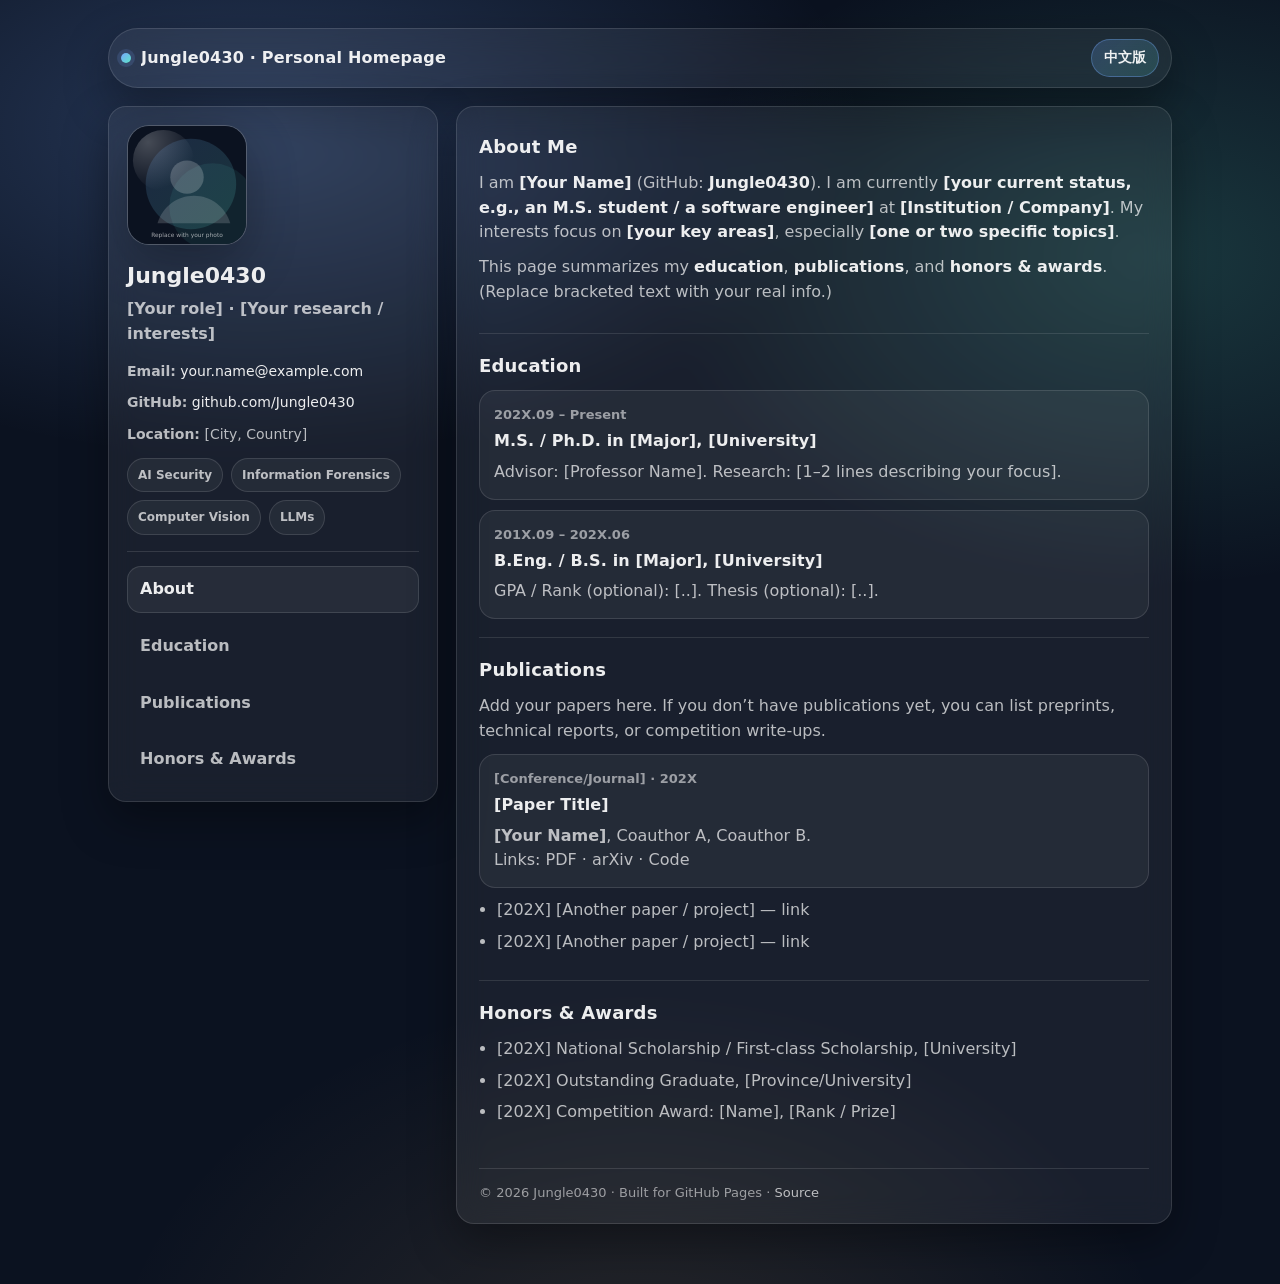
==== index.html @ 111d4fd7 "Add personal homepage" ====
<!doctype html>
<html lang="en" data-redirect-when-preferred="zh.html">
  <head>
    <meta charset="utf-8" />
    <meta name="viewport" content="width=device-width, initial-scale=1" />
    <title>Jungle0430 · Homepage</title>
    <meta name="description" content="Personal homepage of Jungle0430 — bio, education, publications, honors & awards." />

    <link rel="icon" href="assets/favicon.svg" type="image/svg+xml" />
    <link rel="stylesheet" href="assets/styles.css" />
    <script defer src="assets/site.js"></script>
  </head>
  <body>
    <a class="skip-link" href="#main">Skip to content</a>

    <div class="page">
      <header class="topbar" role="banner">
        <div class="brand">
          <span class="dot" aria-hidden="true"></span>
          <span class="title">Jungle0430 · Personal Homepage</span>
        </div>
        <div class="topbar-actions">
          <button
            class="btn primary"
            type="button"
            data-lang-switch
            data-target-href="zh.html"
            data-preferred-lang="zh-CN"
            aria-label="Switch language to Chinese"
          >
            中文版
          </button>
        </div>
      </header>

      <div class="layout">
        <aside class="card sidebar" aria-label="Profile sidebar">
          <div class="avatar" aria-hidden="false">
            <img src="assets/profile.svg" alt="Profile photo of Jungle0430" />
          </div>

          <h1 class="name">Jungle0430</h1>
          <p class="tagline">[Your role] · [Your research / interests]</p>

          <div class="meta" aria-label="Contact">
            <div>
              <strong>Email:</strong>
              <a href="mailto:your.name@example.com">your.name@example.com</a>
            </div>
            <div>
              <strong>GitHub:</strong>
              <a href="https://github.com/Jungle0430" target="_blank" rel="noreferrer">github.com/Jungle0430</a>
            </div>
            <div>
              <strong>Location:</strong> [City, Country]
            </div>
          </div>

          <div class="chips" aria-label="Keywords">
            <span class="chip">AI Security</span>
            <span class="chip">Information Forensics</span>
            <span class="chip">Computer Vision</span>
            <span class="chip">LLMs</span>
          </div>

          <nav class="nav" data-nav aria-label="On-page navigation">
            <a href="#about" aria-current="true">About</a>
            <a href="#education">Education</a>
            <a href="#publications">Publications</a>
            <a href="#honors">Honors &amp; Awards</a>
          </nav>
        </aside>

        <main id="main" class="card content" role="main">
          <section id="about" class="section" aria-label="About me">
            <h2>About Me</h2>
            <p>
              I am <strong>[Your Name]</strong> (GitHub: <strong>Jungle0430</strong>). I am currently
              <strong>[your current status, e.g., an M.S. student / a software engineer]</strong> at
              <strong>[Institution / Company]</strong>. My interests focus on <strong>[your key areas]</strong>,
              especially <strong>[one or two specific topics]</strong>.
            </p>
            <p>
              This page summarizes my <strong>education</strong>, <strong>publications</strong>, and
              <strong>honors &amp; awards</strong>. (Replace bracketed text with your real info.)
            </p>
          </section>

          <section id="education" class="section" aria-label="Education">
            <h2>Education</h2>

            <div class="item">
              <div class="kicker">202X.09 – Present</div>
              <div class="headline">M.S. / Ph.D. in [Major], [University]</div>
              <div class="detail">
                Advisor: [Professor Name]. Research: [1–2 lines describing your focus].
              </div>
            </div>

            <div class="item">
              <div class="kicker">201X.09 – 202X.06</div>
              <div class="headline">B.Eng. / B.S. in [Major], [University]</div>
              <div class="detail">
                GPA / Rank (optional): [..]. Thesis (optional): [..].
              </div>
            </div>
          </section>

          <section id="publications" class="section" aria-label="Publications">
            <h2>Publications</h2>
            <p>
              Add your papers here. If you don’t have publications yet, you can list preprints, technical
              reports, or competition write-ups.
            </p>

            <div class="item">
              <div class="kicker">[Conference/Journal] · 202X</div>
              <div class="headline">[Paper Title]</div>
              <div class="detail">
                <strong>[Your Name]</strong>, Coauthor A, Coauthor B.<br />
                Links:
                <a href="#" target="_blank" rel="noreferrer">PDF</a>
                ·
                <a href="#" target="_blank" rel="noreferrer">arXiv</a>
                ·
                <a href="#" target="_blank" rel="noreferrer">Code</a>
              </div>
            </div>

            <ul class="list" aria-label="More publications">
              <li>[202X] [Another paper / project] — <a href="#" target="_blank" rel="noreferrer">link</a></li>
              <li>[202X] [Another paper / project] — <a href="#" target="_blank" rel="noreferrer">link</a></li>
            </ul>
          </section>

          <section id="honors" class="section" aria-label="Honors and awards">
            <h2>Honors &amp; Awards</h2>
            <ul class="list">
              <li>[202X] National Scholarship / First-class Scholarship, [University]</li>
              <li>[202X] Outstanding Graduate, [Province/University]</li>
              <li>[202X] Competition Award: [Name], [Rank / Prize]</li>
            </ul>
          </section>

          <div class="footer" role="contentinfo">
            <div>
              © <span id="year"></span> Jungle0430 · Built for GitHub Pages ·
              <a href="https://github.com/Jungle0430/Jungle0430.github.io" target="_blank" rel="noreferrer">
                Source
              </a>
            </div>
          </div>
        </main>
      </div>
    </div>

    <script>
      document.getElementById("year").textContent = new Date().getFullYear();
    </script>
  </body>
</html>
---- assets/styles.css ----
:root {
  --bg: #0b1220;
  --surface: rgba(255, 255, 255, 0.06);
  --surface-2: rgba(255, 255, 255, 0.09);
  --border: rgba(255, 255, 255, 0.12);
  --text: rgba(255, 255, 255, 0.92);
  --muted: rgba(255, 255, 255, 0.7);
  --muted-2: rgba(255, 255, 255, 0.55);
  --brand: #77a8ff;
  --brand-2: #5de4c7;
  --shadow: 0 18px 45px rgba(0, 0, 0, 0.35);
  --radius: 18px;
  --max: 1100px;
}

*,
*::before,
*::after {
  box-sizing: border-box;
}

html {
  scroll-behavior: smooth;
}

body {
  margin: 0;
  font-family: ui-sans-serif, system-ui, -apple-system, Segoe UI, Roboto, Helvetica,
    Arial, "Apple Color Emoji", "Segoe UI Emoji";
  color: var(--text);
  background: radial-gradient(1100px 600px at 20% 10%, rgba(119, 168, 255, 0.25), transparent 55%),
    radial-gradient(900px 600px at 90% 20%, rgba(93, 228, 199, 0.18), transparent 55%),
    radial-gradient(900px 700px at 50% 110%, rgba(255, 200, 119, 0.12), transparent 60%),
    var(--bg);
  line-height: 1.55;
}

a {
  color: inherit;
  text-decoration: none;
}

a:hover {
  text-decoration: underline;
  text-underline-offset: 4px;
}

.skip-link {
  position: absolute;
  left: 12px;
  top: 12px;
  padding: 10px 12px;
  border-radius: 999px;
  background: rgba(255, 255, 255, 0.12);
  border: 1px solid var(--border);
  transform: translateY(-200%);
  transition: transform 160ms ease;
  z-index: 50;
}

.skip-link:focus {
  transform: translateY(0);
}

.page {
  max-width: var(--max);
  margin: 0 auto;
  padding: 28px 18px 60px;
}

.topbar {
  display: flex;
  align-items: center;
  justify-content: space-between;
  gap: 14px;
  padding: 10px 12px;
  border: 1px solid var(--border);
  border-radius: 999px;
  background: rgba(255, 255, 255, 0.06);
  backdrop-filter: blur(14px);
  box-shadow: var(--shadow);
}

.brand {
  display: flex;
  align-items: center;
  gap: 10px;
  min-width: 0;
}

.brand .dot {
  width: 10px;
  height: 10px;
  border-radius: 999px;
  background: linear-gradient(135deg, var(--brand), var(--brand-2));
  box-shadow: 0 0 0 4px rgba(119, 168, 255, 0.15);
}

.brand .title {
  font-weight: 700;
  letter-spacing: 0.2px;
  white-space: nowrap;
  overflow: hidden;
  text-overflow: ellipsis;
}

.topbar-actions {
  display: flex;
  align-items: center;
  gap: 10px;
  flex-wrap: wrap;
  justify-content: flex-end;
}

.btn {
  display: inline-flex;
  align-items: center;
  gap: 8px;
  padding: 9px 12px;
  border-radius: 999px;
  border: 1px solid var(--border);
  background: rgba(255, 255, 255, 0.06);
  color: var(--text);
  cursor: pointer;
  font-weight: 600;
  font-size: 14px;
  letter-spacing: 0.1px;
  transition: transform 140ms ease, background 140ms ease, border-color 140ms ease;
}

.btn:hover {
  background: rgba(255, 255, 255, 0.1);
  border-color: rgba(255, 255, 255, 0.2);
  transform: translateY(-1px);
  text-decoration: none;
}

.btn:active {
  transform: translateY(0);
}

.btn.primary {
  background: linear-gradient(135deg, rgba(119, 168, 255, 0.22), rgba(93, 228, 199, 0.16));
  border-color: rgba(119, 168, 255, 0.35);
}

.layout {
  display: grid;
  grid-template-columns: 330px 1fr;
  gap: 18px;
  margin-top: 18px;
}

.card {
  border: 1px solid var(--border);
  border-radius: var(--radius);
  background: rgba(255, 255, 255, 0.06);
  backdrop-filter: blur(14px);
  box-shadow: var(--shadow);
}

.sidebar {
  position: sticky;
  top: 18px;
  align-self: start;
  padding: 18px;
}

.avatar {
  width: 120px;
  height: 120px;
  border-radius: 22px;
  overflow: hidden;
  border: 1px solid rgba(255, 255, 255, 0.22);
  box-shadow: 0 18px 50px rgba(0, 0, 0, 0.3);
  background: rgba(0, 0, 0, 0.2);
}

.avatar img {
  width: 100%;
  height: 100%;
  object-fit: cover;
  display: block;
}

.name {
  margin: 14px 0 4px;
  font-size: 22px;
  font-weight: 800;
}

.tagline {
  margin: 0 0 10px;
  color: var(--muted);
  font-weight: 600;
}

.meta {
  display: grid;
  gap: 10px;
  margin-top: 14px;
  color: var(--muted);
  font-size: 14px;
}

.meta a {
  color: var(--text);
}

.chips {
  display: flex;
  flex-wrap: wrap;
  gap: 8px;
  margin-top: 12px;
}

.chip {
  display: inline-flex;
  align-items: center;
  padding: 7px 10px;
  border-radius: 999px;
  border: 1px solid var(--border);
  background: rgba(255, 255, 255, 0.05);
  color: var(--muted);
  font-weight: 650;
  font-size: 12px;
}

.nav {
  margin-top: 16px;
  padding-top: 14px;
  border-top: 1px solid rgba(255, 255, 255, 0.12);
  display: grid;
  gap: 10px;
}

.nav a {
  display: block;
  padding: 10px 12px;
  border-radius: 14px;
  border: 1px solid transparent;
  background: transparent;
  font-weight: 700;
  color: var(--muted);
}

.nav a:hover,
.nav a[aria-current="true"] {
  text-decoration: none;
  color: var(--text);
  background: rgba(255, 255, 255, 0.06);
  border-color: rgba(255, 255, 255, 0.12);
}

.content {
  padding: 20px 22px;
}

.section {
  padding: 18px 0;
  border-top: 1px solid rgba(255, 255, 255, 0.11);
}

.section:first-child {
  border-top: none;
  padding-top: 6px;
}

.section h2 {
  margin: 0 0 10px;
  font-size: 18px;
  letter-spacing: 0.2px;
}

.section p {
  margin: 0 0 10px;
  color: var(--muted);
}

.section p strong {
  color: var(--text);
}

.list {
  margin: 10px 0 0;
  padding-left: 18px;
  color: var(--muted);
}

.list li {
  margin: 7px 0;
}

.item {
  border: 1px solid rgba(255, 255, 255, 0.12);
  border-radius: 16px;
  padding: 14px 14px;
  background: rgba(255, 255, 255, 0.05);
  margin-top: 10px;
}

.item .kicker {
  color: var(--muted-2);
  font-weight: 700;
  font-size: 13px;
}

.item .headline {
  margin: 4px 0 0;
  font-weight: 800;
  letter-spacing: 0.15px;
}

.item .detail {
  margin: 6px 0 0;
  color: var(--muted);
}

.footer {
  margin-top: 18px;
  padding-top: 14px;
  border-top: 1px solid rgba(255, 255, 255, 0.12);
  color: var(--muted-2);
  font-size: 13px;
}

.footer a {
  color: var(--muted);
}

@media (max-width: 900px) {
  .layout {
    grid-template-columns: 1fr;
  }

  .sidebar {
    position: relative;
    top: auto;
  }
}

@media (prefers-reduced-motion: reduce) {
  html {
    scroll-behavior: auto;
  }
  .btn {
    transition: none;
  }
}
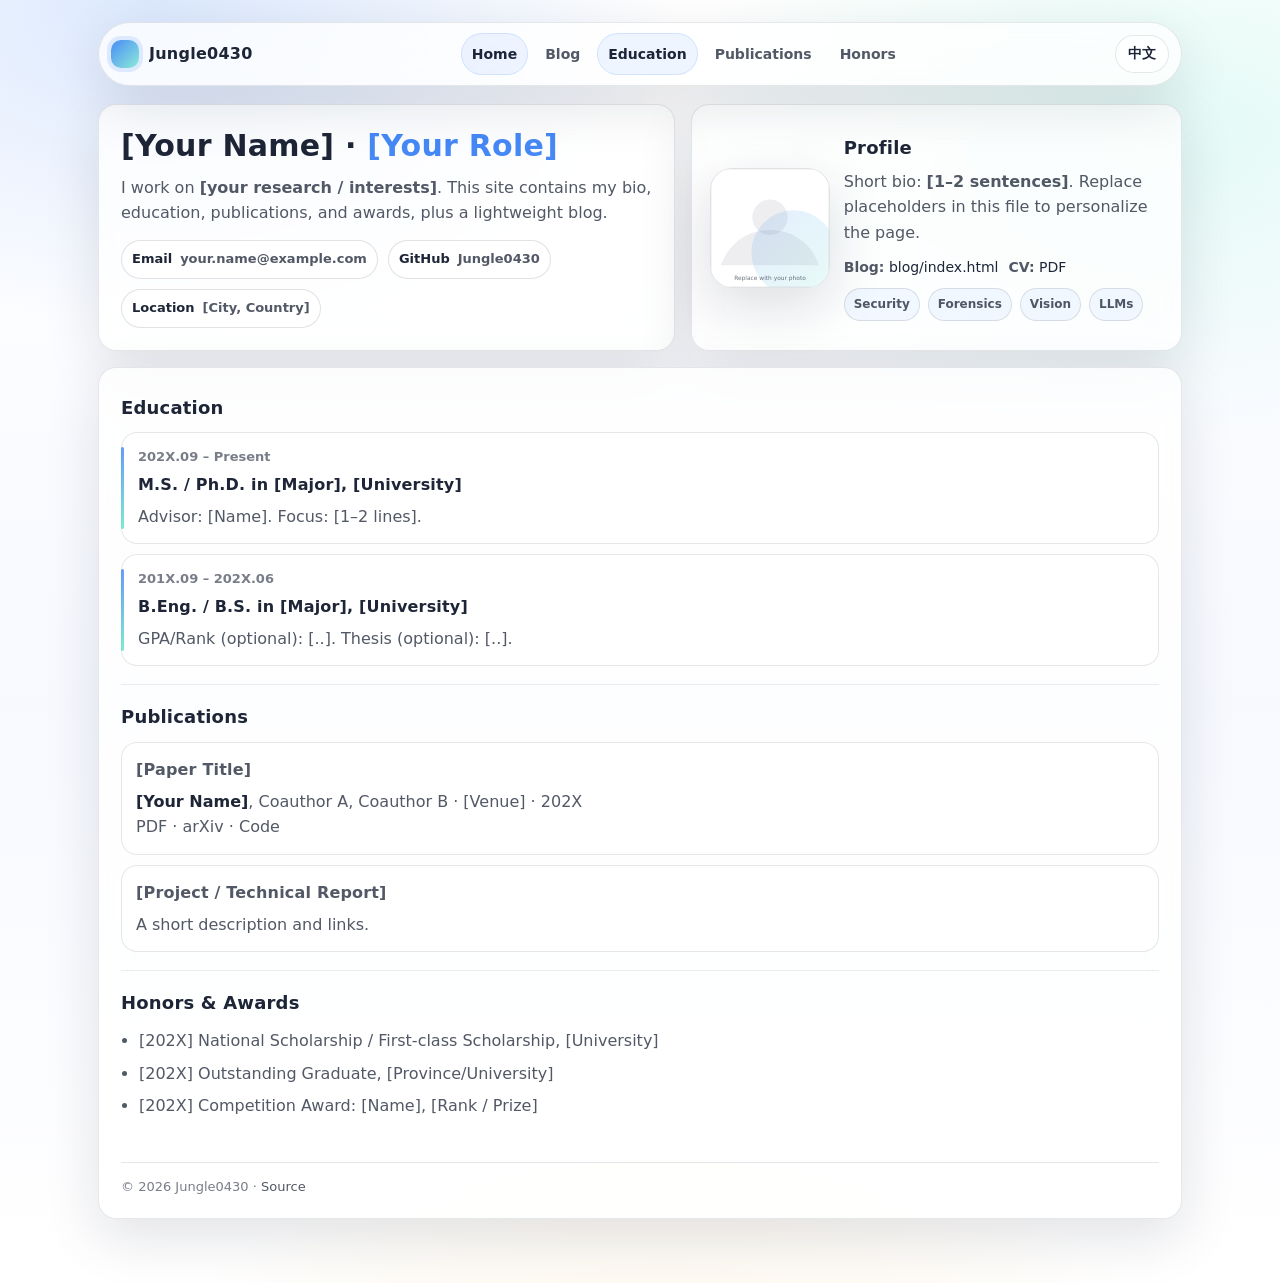
==== commit a96af43c: "Update personal homepage" ====
--- a/index.html
+++ b/index.html
@@ -6,156 +6,140 @@
     <title>Jungle0430 · Homepage</title>
     <meta name="description" content="Personal homepage of Jungle0430 — bio, education, publications, honors & awards." />
 
-    <link rel="icon" href="assets/favicon.svg" type="image/svg+xml" />
-    <link rel="stylesheet" href="assets/styles.css" />
-    <script defer src="assets/site.js"></script>
+    <link rel="icon" href="assets/img/favicon.svg" type="image/svg+xml" />
+    <link rel="stylesheet" href="assets/css/main.css" />
+    <script defer src="assets/js/main.js"></script>
   </head>
   <body>
     <a class="skip-link" href="#main">Skip to content</a>
 
-    <div class="page">
-      <header class="topbar" role="banner">
-        <div class="brand">
-          <span class="dot" aria-hidden="true"></span>
-          <span class="title">Jungle0430 · Personal Homepage</span>
-        </div>
-        <div class="topbar-actions">
-          <button
-            class="btn primary"
-            type="button"
-            data-lang-switch
-            data-target-href="zh.html"
-            data-preferred-lang="zh-CN"
-            aria-label="Switch language to Chinese"
-          >
-            中文版
-          </button>
+    <div class="wrap">
+      <header class="header" role="banner">
+        <div class="bar">
+          <div class="brand" aria-label="Site brand">
+            <span class="brand-mark" aria-hidden="true"></span>
+            <span class="brand-title">Jungle0430</span>
+          </div>
+
+          <nav class="nav" data-hash-nav aria-label="Primary navigation">
+            <a href="index.html" aria-current="page">Home</a>
+            <a href="blog/index.html">Blog</a>
+            <a href="#education" data-hash-link>Education</a>
+            <a href="#publications" data-hash-link>Publications</a>
+            <a href="#honors" data-hash-link>Honors</a>
+          </nav>
+
+          <div class="actions">
+            <button
+              class="btn"
+              type="button"
+              data-lang-switch
+              data-target-href="zh.html"
+              data-preferred-lang="zh-CN"
+              aria-label="Switch language to Chinese"
+            >
+              中文
+            </button>
+          </div>
         </div>
       </header>
 
-      <div class="layout">
-        <aside class="card sidebar" aria-label="Profile sidebar">
-          <div class="avatar" aria-hidden="false">
-            <img src="assets/profile.svg" alt="Profile photo of Jungle0430" />
+      <div class="grid" role="presentation">
+        <section class="panel hero" aria-label="Hero">
+          <h1>
+            [Your Name] · <span style="color: rgba(59,130,246,0.95)">[Your Role]</span>
+          </h1>
+          <p>
+            I work on <strong>[your research / interests]</strong>. This site contains my bio, education,
+            publications, and awards, plus a lightweight blog.
+          </p>
+
+          <div class="meta-row" aria-label="Quick facts">
+            <span class="pill"><strong>Email</strong> <a href="mailto:your.name@example.com">your.name@example.com</a></span>
+            <span class="pill"
+              ><strong>GitHub</strong>
+              <a href="https://github.com/Jungle0430" target="_blank" rel="noreferrer">Jungle0430</a></span
+            >
+            <span class="pill"><strong>Location</strong> [City, Country]</span>
           </div>
+        </section>
 
-          <h1 class="name">Jungle0430</h1>
-          <p class="tagline">[Your role] · [Your research / interests]</p>
-
-          <div class="meta" aria-label="Contact">
-            <div>
-              <strong>Email:</strong>
-              <a href="mailto:your.name@example.com">your.name@example.com</a>
+        <aside class="panel profile" aria-label="Profile card">
+          <div class="avatar">
+            <img src="assets/img/profile.svg" alt="Profile photo of Jungle0430" />
+          </div>
+          <div>
+            <h2>Profile</h2>
+            <p>
+              Short bio: <strong>[1–2 sentences]</strong>. Replace placeholders in this file to personalize
+              the page.
+            </p>
+            <div class="links" aria-label="Links">
+              <span><strong>Blog:</strong> <a href="blog/index.html">blog/index.html</a></span>
+              <span><strong>CV:</strong> <a href="#" target="_blank" rel="noreferrer">PDF</a></span>
             </div>
-            <div>
-              <strong>GitHub:</strong>
-              <a href="https://github.com/Jungle0430" target="_blank" rel="noreferrer">github.com/Jungle0430</a>
-            </div>
-            <div>
-              <strong>Location:</strong> [City, Country]
+            <div class="tags" aria-label="Keywords">
+              <span class="tag">Security</span>
+              <span class="tag">Forensics</span>
+              <span class="tag">Vision</span>
+              <span class="tag">LLMs</span>
             </div>
           </div>
+        </aside>
+      </div>
 
-          <div class="chips" aria-label="Keywords">
-            <span class="chip">AI Security</span>
-            <span class="chip">Information Forensics</span>
-            <span class="chip">Computer Vision</span>
-            <span class="chip">LLMs</span>
-          </div>
-
-          <nav class="nav" data-nav aria-label="On-page navigation">
-            <a href="#about" aria-current="true">About</a>
-            <a href="#education">Education</a>
-            <a href="#publications">Publications</a>
-            <a href="#honors">Honors &amp; Awards</a>
-          </nav>
-        </aside>
-
-        <main id="main" class="card content" role="main">
-          <section id="about" class="section" aria-label="About me">
-            <h2>About Me</h2>
-            <p>
-              I am <strong>[Your Name]</strong> (GitHub: <strong>Jungle0430</strong>). I am currently
-              <strong>[your current status, e.g., an M.S. student / a software engineer]</strong> at
-              <strong>[Institution / Company]</strong>. My interests focus on <strong>[your key areas]</strong>,
-              especially <strong>[one or two specific topics]</strong>.
-            </p>
-            <p>
-              This page summarizes my <strong>education</strong>, <strong>publications</strong>, and
-              <strong>honors &amp; awards</strong>. (Replace bracketed text with your real info.)
-            </p>
-          </section>
-
-          <section id="education" class="section" aria-label="Education">
-            <h2>Education</h2>
-
-            <div class="item">
+      <main id="main" class="panel main" role="main">
+        <section id="education" class="section" aria-label="Education">
+          <h2>Education</h2>
+          <div class="timeline">
+            <div class="t-item">
               <div class="kicker">202X.09 – Present</div>
               <div class="headline">M.S. / Ph.D. in [Major], [University]</div>
-              <div class="detail">
-                Advisor: [Professor Name]. Research: [1–2 lines describing your focus].
-              </div>
+              <div class="detail">Advisor: [Name]. Focus: [1–2 lines].</div>
             </div>
-
-            <div class="item">
+            <div class="t-item">
               <div class="kicker">201X.09 – 202X.06</div>
               <div class="headline">B.Eng. / B.S. in [Major], [University]</div>
-              <div class="detail">
-                GPA / Rank (optional): [..]. Thesis (optional): [..].
-              </div>
-            </div>
-          </section>
-
-          <section id="publications" class="section" aria-label="Publications">
-            <h2>Publications</h2>
-            <p>
-              Add your papers here. If you don’t have publications yet, you can list preprints, technical
-              reports, or competition write-ups.
-            </p>
-
-            <div class="item">
-              <div class="kicker">[Conference/Journal] · 202X</div>
-              <div class="headline">[Paper Title]</div>
-              <div class="detail">
-                <strong>[Your Name]</strong>, Coauthor A, Coauthor B.<br />
-                Links:
-                <a href="#" target="_blank" rel="noreferrer">PDF</a>
-                ·
-                <a href="#" target="_blank" rel="noreferrer">arXiv</a>
-                ·
-                <a href="#" target="_blank" rel="noreferrer">Code</a>
-              </div>
-            </div>
-
-            <ul class="list" aria-label="More publications">
-              <li>[202X] [Another paper / project] — <a href="#" target="_blank" rel="noreferrer">link</a></li>
-              <li>[202X] [Another paper / project] — <a href="#" target="_blank" rel="noreferrer">link</a></li>
-            </ul>
-          </section>
-
-          <section id="honors" class="section" aria-label="Honors and awards">
-            <h2>Honors &amp; Awards</h2>
-            <ul class="list">
-              <li>[202X] National Scholarship / First-class Scholarship, [University]</li>
-              <li>[202X] Outstanding Graduate, [Province/University]</li>
-              <li>[202X] Competition Award: [Name], [Rank / Prize]</li>
-            </ul>
-          </section>
-
-          <div class="footer" role="contentinfo">
-            <div>
-              © <span id="year"></span> Jungle0430 · Built for GitHub Pages ·
-              <a href="https://github.com/Jungle0430/Jungle0430.github.io" target="_blank" rel="noreferrer">
-                Source
-              </a>
+              <div class="detail">GPA/Rank (optional): [..]. Thesis (optional): [..].</div>
             </div>
           </div>
-        </main>
-      </div>
+        </section>
+
+        <section id="publications" class="section" aria-label="Publications">
+          <h2>Publications</h2>
+          <div class="cards">
+            <div class="card">
+              <p class="title">[Paper Title]</p>
+              <p class="sub">
+                <strong>[Your Name]</strong>, Coauthor A, Coauthor B · [Venue] · 202X<br />
+                <a href="#" target="_blank" rel="noreferrer">PDF</a> ·
+                <a href="#" target="_blank" rel="noreferrer">arXiv</a> ·
+                <a href="#" target="_blank" rel="noreferrer">Code</a>
+              </p>
+            </div>
+            <div class="card">
+              <p class="title">[Project / Technical Report]</p>
+              <p class="sub">A short description and links.</p>
+            </div>
+          </div>
+        </section>
+
+        <section id="honors" class="section" aria-label="Honors and awards">
+          <h2>Honors &amp; Awards</h2>
+          <ul class="list">
+            <li>[202X] National Scholarship / First-class Scholarship, [University]</li>
+            <li>[202X] Outstanding Graduate, [Province/University]</li>
+            <li>[202X] Competition Award: [Name], [Rank / Prize]</li>
+          </ul>
+        </section>
+
+        <div class="footer" role="contentinfo">
+          <div>
+            © <span data-year></span> Jungle0430 ·
+            <a href="https://github.com/Jungle0430/Jungle0430.github.io" target="_blank" rel="noreferrer">Source</a>
+          </div>
+        </div>
+      </main>
     </div>
-
-    <script>
-      document.getElementById("year").textContent = new Date().getFullYear();
-    </script>
   </body>
 </html>
--- a/assets/css/main.css
+++ b/assets/css/main.css
@@ -0,0 +1,440 @@
+:root {
+  --bg: #f7f9ff;
+  --panel: rgba(255, 255, 255, 0.78);
+  --panel-2: rgba(255, 255, 255, 0.92);
+  --stroke: rgba(15, 23, 42, 0.10);
+  --text: rgba(15, 23, 42, 0.94);
+  --muted: rgba(15, 23, 42, 0.72);
+  --muted-2: rgba(15, 23, 42, 0.56);
+  --accent: #3b82f6;
+  --accent-2: #5de4c7;
+  --warm: #f59e0b;
+  --shadow: 0 18px 55px rgba(15, 23, 42, 0.12);
+  --radius: 18px;
+  --max: 1120px;
+}
+
+*,
+*::before,
+*::after {
+  box-sizing: border-box;
+}
+
+html {
+  scroll-behavior: smooth;
+}
+
+body {
+  margin: 0;
+  color: var(--text);
+  background:
+    radial-gradient(900px 560px at 12% 0%, rgba(59, 130, 246, 0.18), transparent 58%),
+    radial-gradient(900px 560px at 92% 10%, rgba(93, 228, 199, 0.16), transparent 56%),
+    radial-gradient(980px 720px at 52% 120%, rgba(245, 158, 11, 0.12), transparent 60%),
+    linear-gradient(180deg, #ffffff 0%, var(--bg) 55%, #ffffff 100%);
+  font-family: ui-sans-serif, system-ui, -apple-system, Segoe UI, Roboto, Helvetica, Arial,
+    "Apple Color Emoji", "Segoe UI Emoji";
+  line-height: 1.6;
+}
+
+a {
+  color: inherit;
+  text-decoration: none;
+}
+
+a:hover {
+  text-decoration: underline;
+  text-underline-offset: 4px;
+}
+
+.skip-link {
+  position: absolute;
+  left: 12px;
+  top: 12px;
+  padding: 10px 12px;
+  border-radius: 999px;
+  background: rgba(255, 255, 255, 0.9);
+  border: 1px solid var(--stroke);
+  transform: translateY(-220%);
+  transition: transform 160ms ease;
+  z-index: 50;
+}
+
+.skip-link:focus {
+  transform: translateY(0);
+}
+
+.wrap {
+  max-width: var(--max);
+  margin: 0 auto;
+  padding: 22px 18px 64px;
+}
+
+.header {
+  position: sticky;
+  top: 14px;
+  z-index: 20;
+}
+
+.bar {
+  display: flex;
+  align-items: center;
+  justify-content: space-between;
+  gap: 12px;
+  padding: 10px 12px;
+  border-radius: 999px;
+  border: 1px solid var(--stroke);
+  background: rgba(255, 255, 255, 0.75);
+  backdrop-filter: blur(14px);
+  box-shadow: var(--shadow);
+}
+
+.brand {
+  display: flex;
+  align-items: center;
+  gap: 10px;
+  min-width: 0;
+}
+
+.brand-mark {
+  width: 28px;
+  height: 28px;
+  border-radius: 10px;
+  background: linear-gradient(135deg, rgba(59, 130, 246, 0.92), rgba(93, 228, 199, 0.7));
+  box-shadow: 0 0 0 4px rgba(59, 130, 246, 0.14);
+}
+
+.brand-title {
+  font-weight: 850;
+  letter-spacing: 0.25px;
+  white-space: nowrap;
+  overflow: hidden;
+  text-overflow: ellipsis;
+}
+
+.nav {
+  display: flex;
+  align-items: center;
+  gap: 6px;
+  flex-wrap: wrap;
+  justify-content: center;
+}
+
+.nav a {
+  padding: 9px 10px;
+  border-radius: 999px;
+  border: 1px solid transparent;
+  color: var(--muted);
+  font-weight: 750;
+  font-size: 14px;
+}
+
+.nav a:hover,
+.nav a[aria-current="page"],
+.nav a[aria-current="true"] {
+  text-decoration: none;
+  color: var(--text);
+  background: rgba(59, 130, 246, 0.08);
+  border-color: rgba(59, 130, 246, 0.16);
+}
+
+.actions {
+  display: flex;
+  align-items: center;
+  gap: 10px;
+  flex-wrap: wrap;
+  justify-content: flex-end;
+}
+
+.btn {
+  display: inline-flex;
+  align-items: center;
+  gap: 8px;
+  padding: 9px 12px;
+  border-radius: 999px;
+  border: 1px solid var(--stroke);
+  background: rgba(255, 255, 255, 0.8);
+  color: var(--text);
+  cursor: pointer;
+  font-weight: 750;
+  font-size: 14px;
+  transition: transform 140ms ease, background 140ms ease, border-color 140ms ease;
+}
+
+.btn:hover {
+  background: rgba(255, 255, 255, 0.95);
+  border-color: rgba(15, 23, 42, 0.18);
+  transform: translateY(-1px);
+  text-decoration: none;
+}
+
+.btn.primary {
+  background: linear-gradient(135deg, rgba(59, 130, 246, 0.18), rgba(93, 228, 199, 0.18));
+  border-color: rgba(59, 130, 246, 0.28);
+}
+
+.grid {
+  display: grid;
+  grid-template-columns: 1.08fr 0.92fr;
+  gap: 16px;
+  margin-top: 18px;
+}
+
+.panel {
+  border: 1px solid var(--stroke);
+  border-radius: var(--radius);
+  background: var(--panel);
+  backdrop-filter: blur(14px);
+  box-shadow: var(--shadow);
+}
+
+.hero {
+  padding: 22px 22px;
+}
+
+.hero h1 {
+  margin: 0;
+  font-size: 30px;
+  letter-spacing: 0.25px;
+  line-height: 1.25;
+}
+
+.hero p {
+  margin: 10px 0 0;
+  color: var(--muted);
+}
+
+.hero .meta-row {
+  display: flex;
+  flex-wrap: wrap;
+  gap: 10px;
+  margin-top: 14px;
+}
+
+.pill {
+  display: inline-flex;
+  align-items: center;
+  gap: 8px;
+  padding: 8px 10px;
+  border-radius: 999px;
+  border: 1px solid rgba(15, 23, 42, 0.12);
+  background: rgba(255, 255, 255, 0.85);
+  color: var(--muted);
+  font-weight: 700;
+  font-size: 13px;
+}
+
+.pill strong {
+  color: var(--text);
+}
+
+.profile {
+  padding: 18px;
+  display: grid;
+  grid-template-columns: 120px 1fr;
+  gap: 14px;
+  align-items: center;
+}
+
+.avatar {
+  width: 120px;
+  height: 120px;
+  border-radius: 22px;
+  overflow: hidden;
+  border: 1px solid rgba(15, 23, 42, 0.12);
+  box-shadow: 0 18px 55px rgba(15, 23, 42, 0.14);
+  background: rgba(255, 255, 255, 0.7);
+}
+
+.avatar img {
+  width: 100%;
+  height: 100%;
+  object-fit: cover;
+  display: block;
+}
+
+.profile h2 {
+  margin: 0;
+  font-size: 18px;
+  letter-spacing: 0.2px;
+}
+
+.profile p {
+  margin: 6px 0 0;
+  color: var(--muted);
+}
+
+.links {
+  display: flex;
+  flex-wrap: wrap;
+  gap: 10px;
+  margin-top: 10px;
+  color: var(--muted);
+  font-size: 14px;
+}
+
+.links a {
+  color: var(--text);
+}
+
+.main {
+  margin-top: 16px;
+  padding: 20px 22px;
+}
+
+.section {
+  padding: 18px 0;
+  border-top: 1px solid rgba(15, 23, 42, 0.08);
+}
+
+.section:first-child {
+  border-top: none;
+  padding-top: 6px;
+}
+
+.section h2 {
+  margin: 0 0 10px;
+  font-size: 18px;
+  letter-spacing: 0.2px;
+}
+
+.section p {
+  margin: 0 0 10px;
+  color: var(--muted);
+}
+
+.section p strong {
+  color: var(--text);
+}
+
+.timeline {
+  margin-top: 10px;
+  display: grid;
+  gap: 10px;
+}
+
+.t-item {
+  position: relative;
+  padding: 14px 14px 14px 16px;
+  border: 1px solid rgba(15, 23, 42, 0.10);
+  border-radius: 16px;
+  background: rgba(255, 255, 255, 0.86);
+}
+
+.t-item::before {
+  content: "";
+  position: absolute;
+  left: -1px;
+  top: 14px;
+  bottom: 14px;
+  width: 3px;
+  border-radius: 999px;
+  background: linear-gradient(180deg, rgba(59, 130, 246, 0.78), rgba(93, 228, 199, 0.78));
+}
+
+.kicker {
+  color: var(--muted-2);
+  font-weight: 800;
+  font-size: 13px;
+}
+
+.headline {
+  margin: 4px 0 0;
+  font-weight: 900;
+  letter-spacing: 0.18px;
+}
+
+.detail {
+  margin: 6px 0 0;
+  color: var(--muted);
+}
+
+.cards {
+  display: grid;
+  grid-template-columns: 1fr;
+  gap: 10px;
+  margin-top: 10px;
+}
+
+.card {
+  border: 1px solid rgba(15, 23, 42, 0.10);
+  border-radius: 16px;
+  padding: 14px 14px;
+  background: rgba(255, 255, 255, 0.86);
+}
+
+.card .title {
+  margin: 0;
+  font-weight: 900;
+  letter-spacing: 0.18px;
+}
+
+.card .sub {
+  margin: 6px 0 0;
+  color: var(--muted);
+}
+
+.tags {
+  display: flex;
+  flex-wrap: wrap;
+  gap: 8px;
+  margin-top: 10px;
+}
+
+.tag {
+  display: inline-flex;
+  padding: 6px 9px;
+  border-radius: 999px;
+  border: 1px solid rgba(15, 23, 42, 0.12);
+  color: var(--muted);
+  font-weight: 750;
+  font-size: 12px;
+  background: rgba(59, 130, 246, 0.06);
+}
+
+.list {
+  margin: 10px 0 0;
+  padding-left: 18px;
+  color: var(--muted);
+}
+
+.list li {
+  margin: 7px 0;
+}
+
+.footer {
+  margin-top: 18px;
+  padding-top: 14px;
+  border-top: 1px solid rgba(15, 23, 42, 0.10);
+  color: var(--muted-2);
+  font-size: 13px;
+}
+
+.footer a {
+  color: var(--muted);
+}
+
+@media (max-width: 980px) {
+  .grid {
+    grid-template-columns: 1fr;
+  }
+  .profile {
+    grid-template-columns: 1fr;
+  }
+  .avatar {
+    width: 96px;
+    height: 96px;
+  }
+  .header {
+    top: 8px;
+  }
+}
+
+@media (prefers-reduced-motion: reduce) {
+  html {
+    scroll-behavior: auto;
+  }
+  .btn {
+    transition: none;
+  }
+}
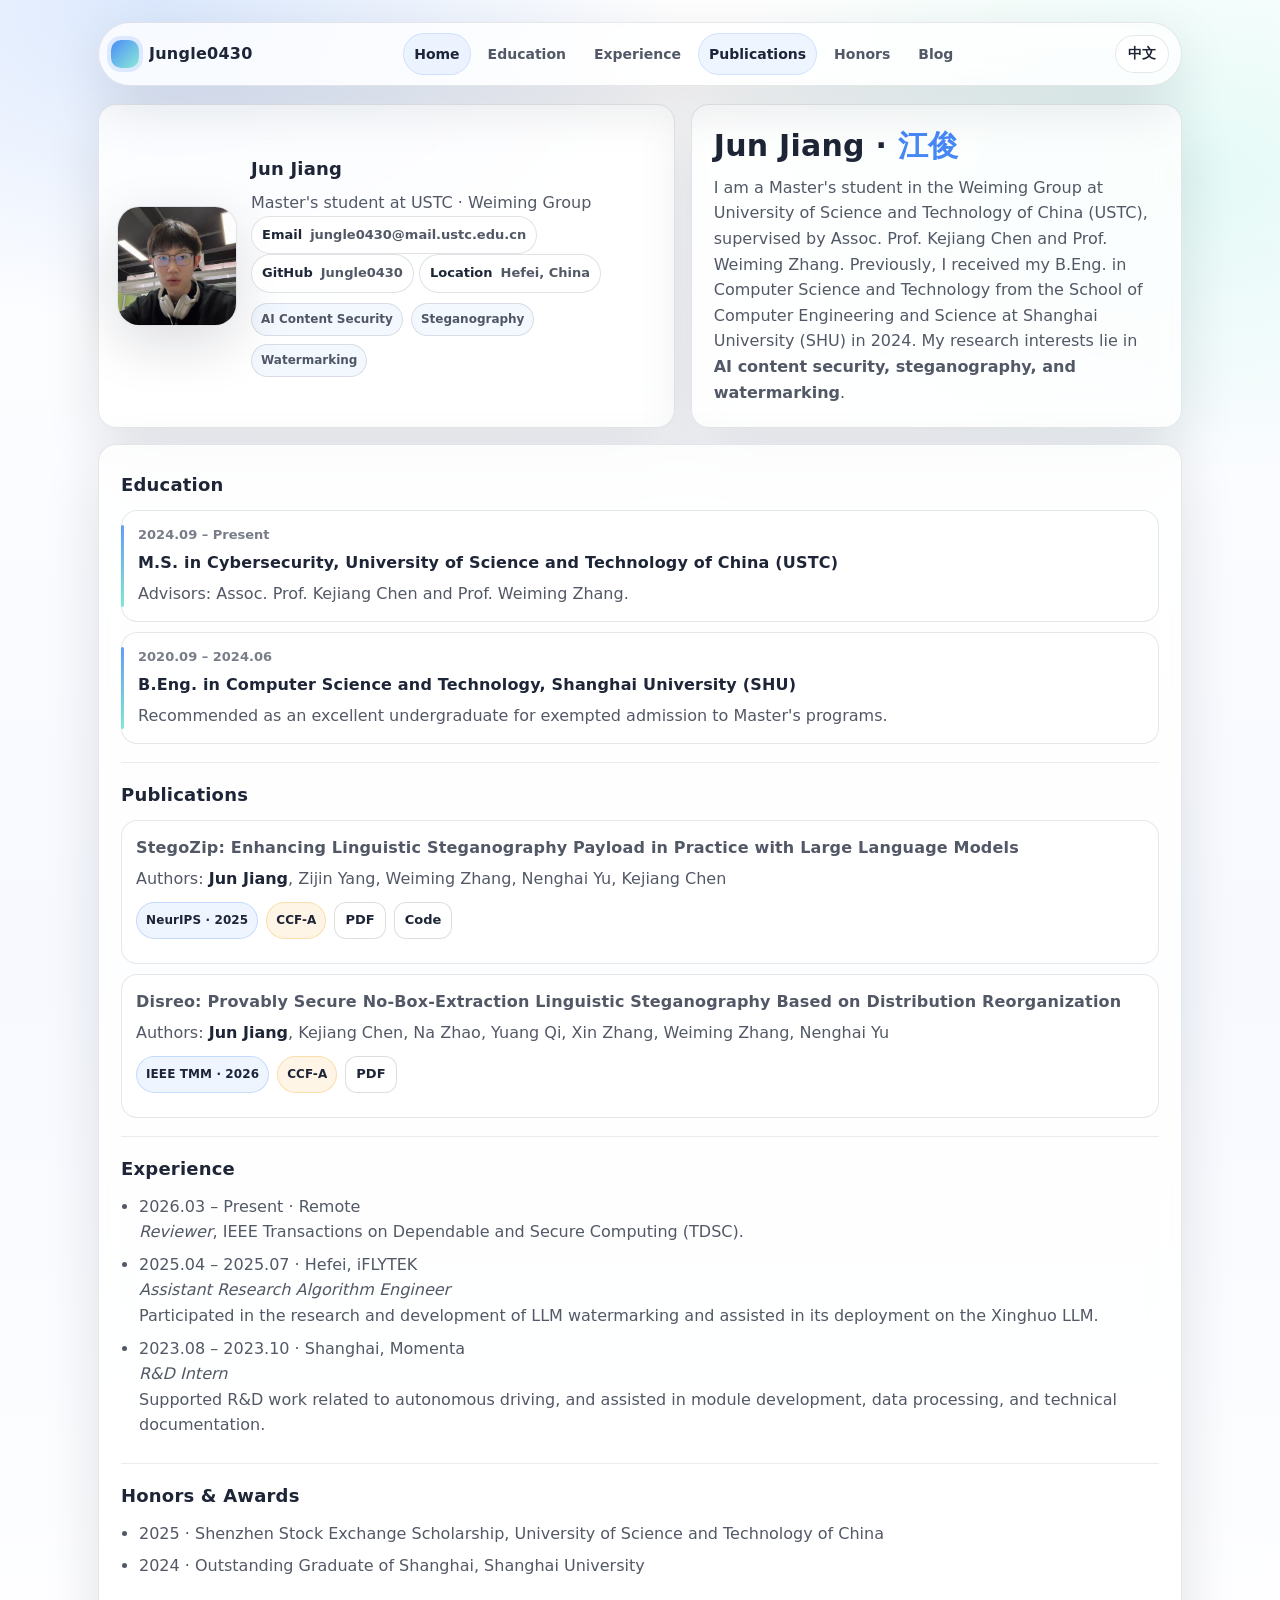
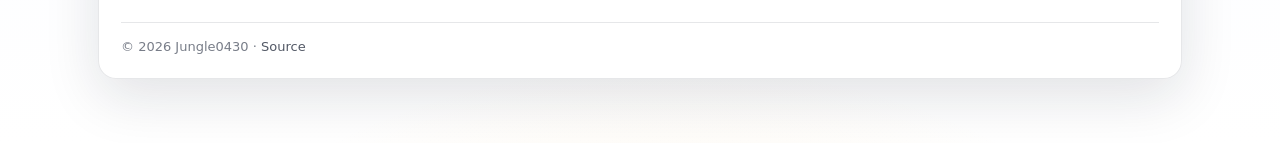
==== commit 3de8894e: "modify" ====
--- a/index.html
+++ b/index.html
@@ -4,7 +4,7 @@
     <meta charset="utf-8" />
     <meta name="viewport" content="width=device-width, initial-scale=1" />
     <title>Jungle0430 · Homepage</title>
-    <meta name="description" content="Personal homepage of Jungle0430 — bio, education, publications, honors & awards." />
+    <meta name="description" content="Personal homepage of Jungle0430 — bio, education, experience, publications, honors & awards." />
 
     <link rel="icon" href="assets/img/favicon.svg" type="image/svg+xml" />
     <link rel="stylesheet" href="assets/css/main.css" />
@@ -23,10 +23,11 @@
 
           <nav class="nav" data-hash-nav aria-label="Primary navigation">
             <a href="index.html" aria-current="page">Home</a>
-            <a href="blog/index.html">Blog</a>
             <a href="#education" data-hash-link>Education</a>
+            <a href="#experience" data-hash-link>Experience</a>
             <a href="#publications" data-hash-link>Publications</a>
             <a href="#honors" data-hash-link>Honors</a>
+            <a href="blog/index.html">Blog</a>
           </nav>
 
           <div class="actions">
@@ -45,47 +46,43 @@
       </header>
 
       <div class="grid" role="presentation">
-        <section class="panel hero" aria-label="Hero">
-          <h1>
-            [Your Name] · <span style="color: rgba(59,130,246,0.95)">[Your Role]</span>
-          </h1>
-          <p>
-            I work on <strong>[your research / interests]</strong>. This site contains my bio, education,
-            publications, and awards, plus a lightweight blog.
-          </p>
-
-          <div class="meta-row" aria-label="Quick facts">
-            <span class="pill"><strong>Email</strong> <a href="mailto:your.name@example.com">your.name@example.com</a></span>
-            <span class="pill"
-              ><strong>GitHub</strong>
-              <a href="https://github.com/Jungle0430" target="_blank" rel="noreferrer">Jungle0430</a></span
-            >
-            <span class="pill"><strong>Location</strong> [City, Country]</span>
-          </div>
-        </section>
-
         <aside class="panel profile" aria-label="Profile card">
           <div class="avatar">
-            <img src="assets/img/profile.svg" alt="Profile photo of Jungle0430" />
+            <img src="assets/img/Jungle.jpg" alt="Profile photo of Jun Jiang (Jungle0430)" />
           </div>
           <div>
-            <h2>Profile</h2>
-            <p>
-              Short bio: <strong>[1–2 sentences]</strong>. Replace placeholders in this file to personalize
-              the page.
-            </p>
-            <div class="links" aria-label="Links">
-              <span><strong>Blog:</strong> <a href="blog/index.html">blog/index.html</a></span>
-              <span><strong>CV:</strong> <a href="#" target="_blank" rel="noreferrer">PDF</a></span>
+            <h2>Jun Jiang</h2>
+            <p>Master's student at USTC · Weiming Group</p>
+            <div class="meta-row" aria-label="Quick facts">
+              <span class="pill"><strong>Email</strong> <a href="mailto:jungle0430@mail.ustc.edu.cn">jungle0430@mail.ustc.edu.cn</a></span>
+              <span class="pill"
+                ><strong>GitHub</strong>
+                <a href="https://github.com/Jungle0430" target="_blank" rel="noreferrer">Jungle0430</a></span
+              >
+              <span class="pill"><strong>Location</strong> Hefei, China</span>
             </div>
-            <div class="tags" aria-label="Keywords">
-              <span class="tag">Security</span>
-              <span class="tag">Forensics</span>
-              <span class="tag">Vision</span>
-              <span class="tag">LLMs</span>
+            <div class="tags" aria-label="Research interests">
+              <span class="tag">AI Content Security</span>
+              <span class="tag">Steganography</span>
+              <span class="tag">Watermarking</span>
             </div>
           </div>
         </aside>
+
+        <section class="panel hero" aria-label="Hero">
+          <h1>
+            Jun Jiang · <span style="color: rgba(59,130,246,0.95)">江俊</span>
+          </h1>
+          <p>
+            I am a Master's student in the Weiming Group at
+            <a href="https://www.ustc.edu.cn/">University of Science and Technology of China (USTC)</a>,
+            supervised by <a href="https://home.ustc.edu.cn/~chenkj/">Assoc. Prof. Kejiang Chen</a> and
+            <a href="http://staff.ustc.edu.cn/~zhangwm/">Prof. Weiming Zhang</a>.
+            Previously, I received my B.Eng. in Computer Science and Technology from the School of Computer Engineering and Science at
+            <a href="https://www.shu.edu.cn/">Shanghai University (SHU)</a> in 2024.
+            My research interests lie in <strong>AI content security, steganography, and watermarking</strong>.
+          </p>
+        </section>
       </div>
 
       <main id="main" class="panel main" role="main">
@@ -93,14 +90,14 @@
           <h2>Education</h2>
           <div class="timeline">
             <div class="t-item">
-              <div class="kicker">202X.09 – Present</div>
-              <div class="headline">M.S. / Ph.D. in [Major], [University]</div>
-              <div class="detail">Advisor: [Name]. Focus: [1–2 lines].</div>
+              <div class="kicker">2024.09 – Present</div>
+              <div class="headline">M.S. in Cybersecurity, University of Science and Technology of China (USTC)</div>
+              <div class="detail">Advisors: Assoc. Prof. Kejiang Chen and Prof. Weiming Zhang.</div>
             </div>
             <div class="t-item">
-              <div class="kicker">201X.09 – 202X.06</div>
-              <div class="headline">B.Eng. / B.S. in [Major], [University]</div>
-              <div class="detail">GPA/Rank (optional): [..]. Thesis (optional): [..].</div>
+              <div class="kicker">2020.09 – 2024.06</div>
+              <div class="headline">B.Eng. in Computer Science and Technology, Shanghai University (SHU)</div>
+              <div class="detail">Recommended as an excellent undergraduate for exempted admission to Master's programs.</div>
             </div>
           </div>
         </section>
@@ -109,27 +106,67 @@
           <h2>Publications</h2>
           <div class="cards">
             <div class="card">
-              <p class="title">[Paper Title]</p>
+              <p class="title">StegoZip: Enhancing Linguistic Steganography Payload in Practice with Large Language Models</p>
               <p class="sub">
-                <strong>[Your Name]</strong>, Coauthor A, Coauthor B · [Venue] · 202X<br />
-                <a href="#" target="_blank" rel="noreferrer">PDF</a> ·
-                <a href="#" target="_blank" rel="noreferrer">arXiv</a> ·
-                <a href="#" target="_blank" rel="noreferrer">Code</a>
+                <span class="authors">Authors: <strong>Jun Jiang</strong>, Zijin Yang, Weiming Zhang, Nenghai Yu, Kejiang Chen</span>
+                <div class="badges" aria-label="Venue badges">
+                  <span class="badge venue">NeurIPS · 2025</span>
+                  <span class="badge ccf">CCF-A</span>
+                <!-- </div>
+                <div class="link-row" aria-label="Paper links"> -->
+                  <a class="linkbox" href="https://neurips.cc/virtual/2025/loc/san-diego/poster/118735" target="_blank" rel="noreferrer">PDF</a>
+                  <a class="linkbox" href="https://github.com/Jungle0430/StegoZip" target="_blank" rel="noreferrer">Code</a>
+                </div>
               </p>
             </div>
             <div class="card">
-              <p class="title">[Project / Technical Report]</p>
-              <p class="sub">A short description and links.</p>
+              <p class="title">Disreo: Provably Secure No-Box-Extraction Linguistic Steganography Based on Distribution Reorganization</p>
+              <p class="sub">
+                <span class="authors">Authors: <strong>Jun Jiang</strong>, Kejiang Chen, Na Zhao, Yuang Qi, Xin Zhang, Weiming Zhang, Nenghai Yu</span>
+                <div class="badges" aria-label="Venue badges">
+                  <span class="badge venue">IEEE TMM · 2026</span>
+                  <span class="badge ccf">CCF-A</span>
+                <!-- </div>
+                <div class="link-row" aria-label="Paper links"> -->
+                  <a class="linkbox" href="https://ieeexplore.ieee.org/document/11329500" target="_blank" rel="noreferrer">PDF</a>
+                </div>
+              </p>
             </div>
           </div>
+        </section>
+
+        <section id="experience" class="section" aria-label="Experience">
+          <h2>Experience</h2>
+          <ul class="list">
+            <li>
+              2026.03 – Present · Remote<br />
+              <em>Reviewer</em>, IEEE Transactions on Dependable and Secure Computing (TDSC).
+              <!-- <div class="badges" aria-label="Service badges">
+                <span class="badge venue">IEEE TDSC</span>
+                <span class="badge ccf">CCF-A</span>
+                <span class="badge kind">Service</span>
+              </div> -->
+            </li>
+            <li>
+              2025.04 – 2025.07 · Hefei,
+              <a href="https://www.iflytek.com/" target="_blank" rel="noreferrer">iFLYTEK</a>
+              <br /><em>Assistant Research Algorithm Engineer</em>
+              <br />Participated in the research and development of LLM watermarking and assisted in its deployment on the Xinghuo LLM.
+            </li>
+            <li>
+              2023.08 – 2023.10 · Shanghai,
+              <a href="https://www.momenta.cn/ch/" target="_blank" rel="noreferrer">Momenta</a>
+              <br /><em>R&amp;D Intern</em>
+              <br />Supported R&amp;D work related to autonomous driving, and assisted in module development, data processing, and technical documentation.
+            </li>
+          </ul>
         </section>
 
         <section id="honors" class="section" aria-label="Honors and awards">
           <h2>Honors &amp; Awards</h2>
           <ul class="list">
-            <li>[202X] National Scholarship / First-class Scholarship, [University]</li>
-            <li>[202X] Outstanding Graduate, [Province/University]</li>
-            <li>[202X] Competition Award: [Name], [Rank / Prize]</li>
+            <li>2025 · Shenzhen Stock Exchange Scholarship, University of Science and Technology of China</li>
+            <li>2024 · Outstanding Graduate of Shanghai, Shanghai University</li>
           </ul>
         </section>
 
--- a/assets/css/main.css
+++ b/assets/css/main.css
@@ -374,6 +374,75 @@
   color: var(--muted);
 }
 
+.badges {
+  display: flex;
+  flex-wrap: wrap;
+  gap: 8px;
+  margin-top: 10px;
+}
+
+.badge {
+  display: inline-flex;
+  align-items: center;
+  gap: 8px;
+  padding: 6px 9px;
+  border-radius: 999px;
+  border: 1px solid rgba(15, 23, 42, 0.12);
+  font-weight: 850;
+  font-size: 12px;
+  letter-spacing: 0.1px;
+  color: var(--text);
+  background: rgba(255, 255, 255, 0.86);
+}
+
+.badge.venue {
+  border-color: rgba(59, 130, 246, 0.24);
+  background: rgba(59, 130, 246, 0.08);
+}
+
+.badge.ccf {
+  border-color: rgba(245, 158, 11, 0.28);
+  background: rgba(245, 158, 11, 0.10);
+}
+
+.badge.kind {
+  border-color: rgba(93, 228, 199, 0.30);
+  background: rgba(93, 228, 199, 0.12);
+}
+
+.link-row {
+  display: flex;
+  flex-wrap: wrap;
+  gap: 10px;
+  margin-top: 10px;
+}
+
+a.linkbox {
+  display: inline-flex;
+  align-items: center;
+  gap: 8px;
+  padding: 7px 10px;
+  border-radius: 12px;
+  border: 1px solid rgba(15, 23, 42, 0.14);
+  background: rgba(255, 255, 255, 0.88);
+  color: var(--text);
+  font-weight: 800;
+  font-size: 13px;
+  text-decoration: none;
+  transition: transform 140ms ease, background 140ms ease, border-color 140ms ease;
+}
+
+a.linkbox:hover {
+  text-decoration: none;
+  transform: translateY(-1px);
+  border-color: rgba(59, 130, 246, 0.26);
+  background: rgba(59, 130, 246, 0.06);
+}
+
+.authors {
+  display: block;
+}
+
 .tags {
   display: flex;
   flex-wrap: wrap;
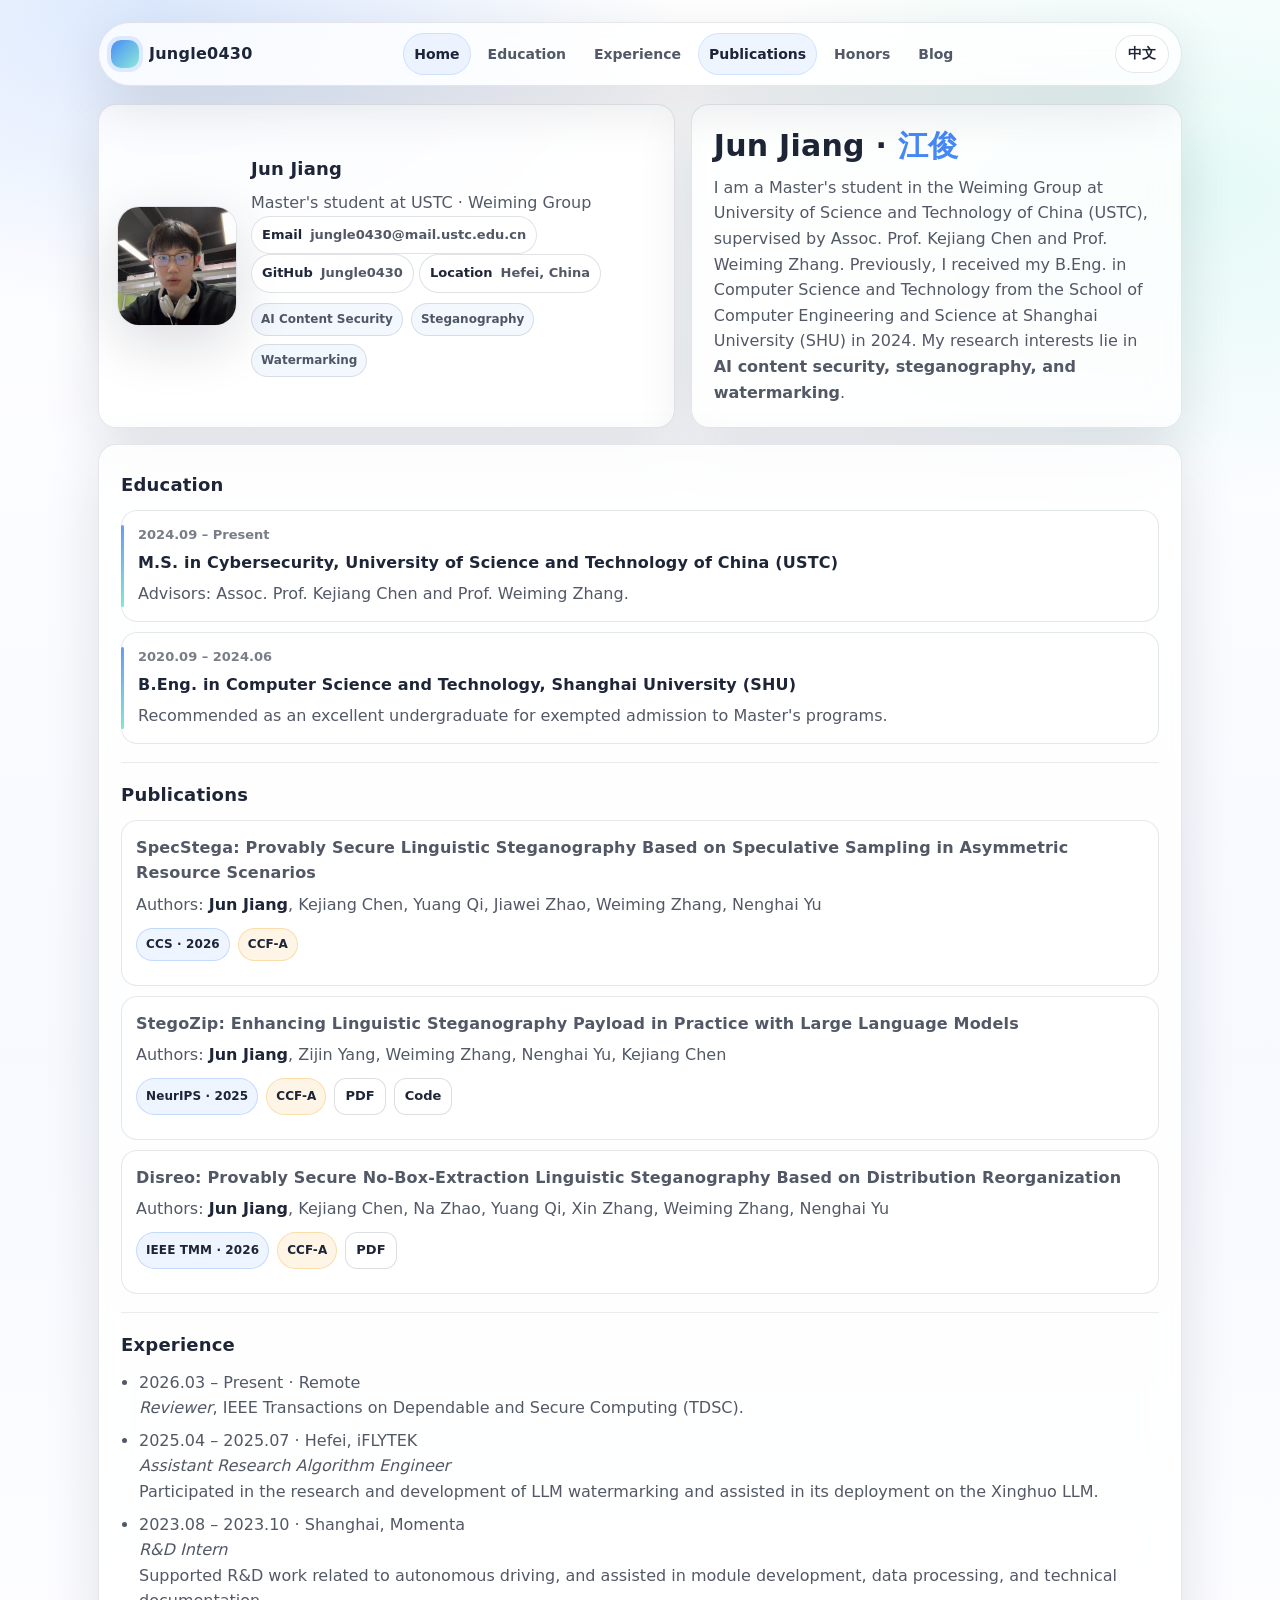
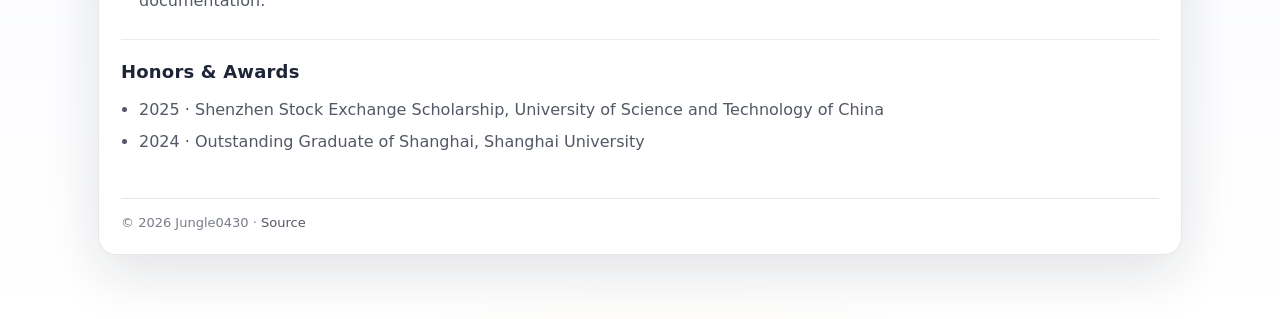
==== commit 4889caf5: "update my paper" ====
--- a/index.html
+++ b/index.html
@@ -106,6 +106,20 @@
           <h2>Publications</h2>
           <div class="cards">
             <div class="card">
+              <p class="title">SpecStega: Provably Secure Linguistic Steganography Based on Speculative Sampling in Asymmetric Resource Scenarios</p>
+              <p class="sub">
+                <span class="authors">Authors: <strong>Jun Jiang</strong>, Kejiang Chen, Yuang Qi, Jiawei Zhao, Weiming Zhang, Nenghai Yu</span>
+                <div class="badges" aria-label="Venue badges">
+                  <span class="badge venue">CCS · 2026</span>
+                  <span class="badge ccf">CCF-A</span>
+                <!-- </div>
+                <div class="link-row" aria-label="Paper links"> -->
+                  <!-- <a class="linkbox" href="https://neurips.cc/virtual/2025/loc/san-diego/poster/118735" target="_blank" rel="noreferrer">PDF</a>
+                  <a class="linkbox" href="https://github.com/Jungle0430/StegoZip" target="_blank" rel="noreferrer">Code</a> -->
+                </div>
+              </p>
+            </div>
+            <div class="card">
               <p class="title">StegoZip: Enhancing Linguistic Steganography Payload in Practice with Large Language Models</p>
               <p class="sub">
                 <span class="authors">Authors: <strong>Jun Jiang</strong>, Zijin Yang, Weiming Zhang, Nenghai Yu, Kejiang Chen</span>
